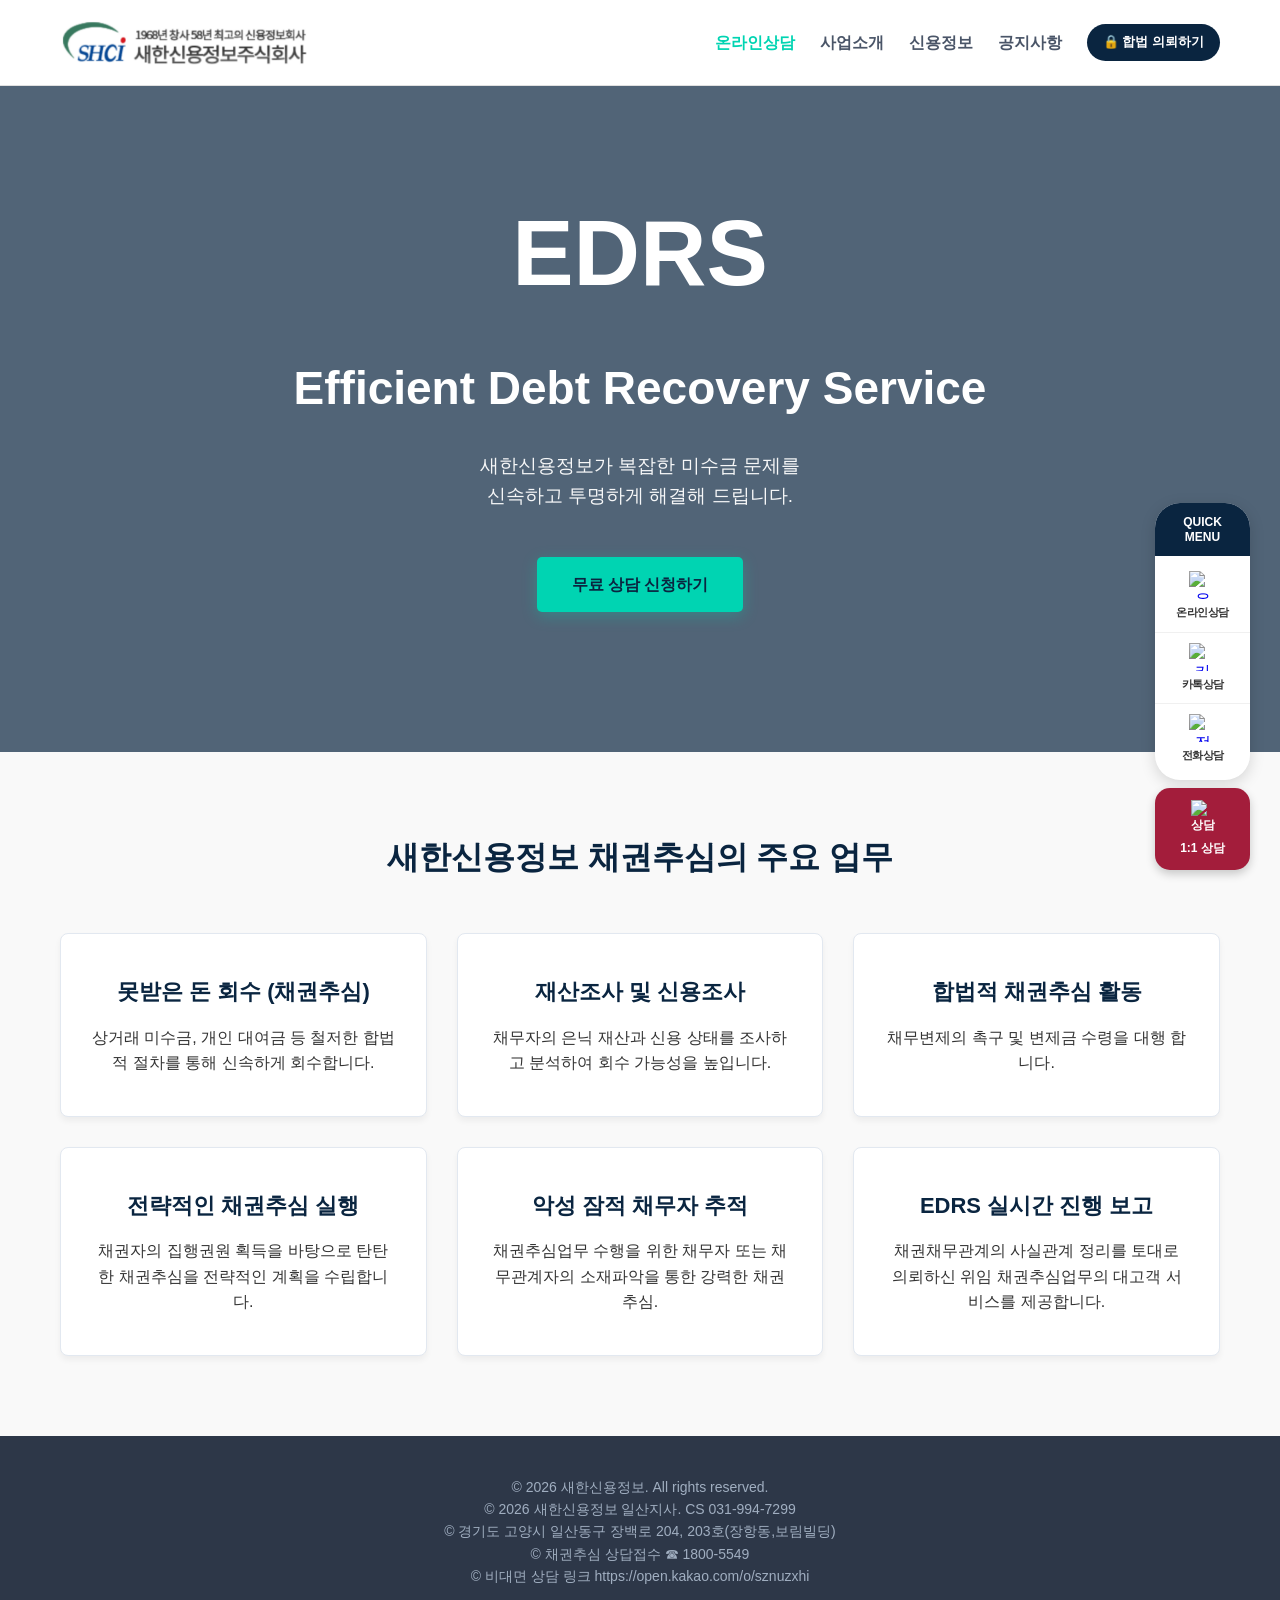
==== index.html @ efa5d92f "fix:배경 이미지 경로 수정" ====
<!DOCTYPE html>
<html lang="ko">
<head>
    <meta charset="UTF-8">
    <meta name="viewport" content="width=device-width, initial-scale=1.0">
    <title>새한신용정보 - EDRS 채권추심 솔루션</title>
    <style>
        html {
            scroll-behavior: smooth;
        }
        * {
            margin: 0;
            padding: 0;
            box-sizing: border-box;
            font-family: 'Malgun Gothic', dotum, sans-serif;
        }
        body {
            color: #333;
            line-height: 1.6;
            background-color: #f9f9f9;
        }

        /* 헤더 & 네비게이션 */
        header {
            background-color: #ffffff;
            border-bottom: 1px solid #e0e0e0;
            position: fixed;
            width: 100%;
            top: 0;
            z-index: 1000;
        }
        .nav-container {
            max-width: 1200px;
            margin: 0 auto;
            display: flex;
            justify-content: space-between;
            align-items: center;
            padding: 20px;
        }
        .logo {
            font-size: 24px;
            font-weight: bold;
            color: #0A2540;
            text-decoration: none;
        }
        .logo span {
            color: #00D4B2;
        }
        nav {
            display: flex;
            align-items: center;
            gap: 25px;
        }
        nav a {
            text-decoration: none;
            color: #4A5568;
            font-weight: 600;
        }
        nav a:hover {
            color: #0A2540;
        }

        /* 메인 히어로 섹션 */
        .hero {
            position: relative;
            /* ⚠️ 깃허브 Pages 연동용 메인 배경 이미지 경로 */
            background-image: url('images/hero_image_main.jpg'); 
            background-size: cover;
            background-position: center;
            background-repeat: no-repeat;
            color: white;
            padding: 180px 20px 140px 20px;
            text-align: center;
        }
        .hero-overlay {
            position: absolute;
            top: 0; left: 0; right: 0; bottom: 0;
            background: rgba(10, 37, 64, 0.75);
            z-index: 1;
        }
        .hero-content {
            position: relative;
            z-index: 2;
            max-width: 800px;
            margin: 0 auto;
        }
        .hero h1 {
            font-size: 46px;
            margin-bottom: 25px;
            font-weight: 800;
        }
        .hero p {
            font-size: 19px;
            margin-bottom: 45px;
            opacity: 0.95;
        }
        .btn-primary {
            background-color: #00D4B2;
            color: #0A2540;
            padding: 15px 35px;
            border-radius: 5px;
            text-decoration: none;
            font-weight: bold;
            font-size: 16px;
            transition: background 0.3s;
        }
        .btn-primary:hover {
            background-color: #00b396;
        }

        /* 서비스 소개 섹션 */
        .services {
            max-width: 1200px;
            margin: 80px auto;
            padding: 0 20px;
            text-align: center;
        }
        .services h2 {
            font-size: 32px;
            color: #0A2540;
            margin-bottom: 50px;
        }
        .grid {
            display: grid;
            grid-template-columns: repeat(auto-fit, minmax(300px, 1fr));
            gap: 30px;
        }
        .card {
            background: white;
            padding: 40px 30px;
            border-radius: 8px;
            box-shadow: 0 4px 6px rgba(0,0,0,0.05);
            border: 1px solid #e2e8f0;
        }
        .card h3 {
            font-size: 22px;
            color: #0A2540;
            margin-bottom: 15px;
        }

        /* 플로팅 퀵메뉴 스타일 */
        .quick-menu {
            position: fixed;
            right: 30px;
            bottom: 120px;
            width: 95px;
            background-color: #ffffff;
            border-radius: 25px;
            box-shadow: 0 4px 15px rgba(0, 0, 0, 0.15);
            overflow: hidden;
            z-index: 9999;
            text-align: center;
        }
        .quick-title {
            background-color: #0A2540;
            color: #ffffff;
            font-size: 12px;
            font-weight: bold;
            padding: 12px 5px;
            line-height: 1.2;
            text-transform: uppercase;
        }
        .quick-list {
            list-style: none;
            padding: 5px 0;
        }
        .quick-list li {
            padding: 10px 0;
            border-bottom: 1px solid #f0f0f0;
        }
        .quick-list li:last-child {
            border-bottom: none;
        }
        .quick-list a {
            text-decoration: none;
            display: flex;
            flex-direction: column;
            align-items: center;
            gap: 5px;
        }
        .icon-img {
            width: 28px;
            height: 28px;
            object-fit: contain;
        }
        .quick-list .text {
            color: #333333;
            font-size: 11px;
            font-weight: 600;
            letter-spacing: -0.5px;
        }
        .quick-list a:hover .text {
            color: #00D4B2;
        }

        /* 하단 1:1 상담 고정 버튼 */
        .bottom-fix-btn {
            position: fixed;
            right: 30px;
            bottom: 30px;
            width: 95px;
            background-color: #A31D3B;
            color: white;
            text-align: center;
            padding: 12px 0;
            border-radius: 15px;
            text-decoration: none;
            font-size: 12px;
            font-weight: bold;
            box-shadow: 0 4px 10px rgba(0,0,0,0.2);
            z-index: 9999;
        }
        .bottom-fix-btn img {
            width: 24px;
            display: block;
            margin: 0 auto 4px auto;
        }

        footer {
            background-color: #2D3748;
            color: #A0AEC0;
            padding: 40px 20px;
            text-align: center;
            font-size: 14px;
        }
    </style>
</head>
<body>

    <header>
        <div class="nav-container">
            <a href="#" class="logo" style="display: flex; align-items: center;">
               <img src="https://heabong.github.io/EDRS/images/logo.png" style="height: 45px; width: auto; object-fit: contain; display: block;">
            </a>
            <nav>
                <a href="#" style="color: #00D4B2; font-weight: bold;">온라인상담</a>
                <a href="#services">사업소개</a>
                <a href="#guide">신용정보</a>
                <a href="#about">공지사항</a>
                <a href="#contact" style="background-color: #0A2540; color: #ffffff; padding: 8px 16px; border-radius: 20px; font-size: 13px;">🔒 합법 의뢰하기</a>
            </nav>
        </div>
    </header>

  <section class="hero" style="
        position: relative;
        background-image: url('3.png'); /* ⚠️ 루트에 있는 3.png 파일을 불러옵니다 */
        background-size: cover;
        background-position: center;
        background-repeat: no-repeat;
        color: white;
        padding: 180px 20px 140px 20px;
        text-align: center;
    ">
        <div style="
            position: absolute;
            top: 0; left: 0; right: 0; bottom: 0;
            background: rgba(10, 37, 64, 0.7); /* 네이비 톤의 반투명 레이어 */
            z-index: 1;
        "></div>

        <div style="position: relative; z-index: 2; max-width: 800px; margin: 0 auto;">
            <h1 style="font-size: 92px; margin-bottom: 25px; font-weight: 800; word-break: keep-all;">
                EDRS
            </h1>
            <h1 style="font-size: 46px; margin-bottom: 25px; font-weight: 800; word-break: keep-all;">
                Efficient Debt Recovery Service
            </h1>
            <p style="font-size: 19px; margin-bottom: 45px; opacity: 0.95; line-height: 1.6; word-break: keep-all;">
                새한신용정보가 복잡한 미수금 문제를<br>
                신속하고 투명하게 해결해 드립니다.
            </p>
            <a href="#contact" class="btn-primary" style="
                display: inline-block; 
                background-color: #00D4B2; 
                color: #0A2540; 
                padding: 15px 35px; 
                border-radius: 5px; 
                text-decoration: none; 
                font-weight: bold;
                box-shadow: 0 4px 15px rgba(0,212,178,0.3);
            ">
                무료 상담 신청하기
            </a>
        </div>
    </section>

    <section id="services" class="services">
        <h2>새한신용정보 채권추심의 주요 업무</h2>
        <div class="grid">
            <div class="card">
                <h3>못받은 돈 회수 (채권추심)</h3>
                <p>상거래 미수금, 개인 대여금 등 철저한 합법적 절차를 통해 신속하게 회수합니다.</p>
            </div>
            <div class="card">
                <h3>재산조사 및 신용조사</h3>
                <p>채무자의 은닉 재산과 신용 상태를 조사하고 분석하여 회수 가능성을 높입니다.</p>
            </div>
            <div class="card">
                <h3>합법적 채권추심 활동</h3>
                <p>채무변제의 촉구 및 변제금 수령을 대행 합니다.</p>
            </div>
            <div class="card">
                <h3>전략적인 채권추심 실행</h3>
                <p>채권자의 집행권원 획득을 바탕으로 탄탄한 채권추심을 전략적인 계획을 수립합니다.</p>
            </div>
            <div class="card">
                <h3>악성 잠적 채무자 추적</h3>
                <p>채권추심업무 수행을 위한 채무자 또는 채무관계자의 소재파악을 통한 강력한 채권추심.</p>
            </div>
            <div class="card">
                <h3>EDRS 실시간 진행 보고</h3>
                <p>채권채무관계의 사실관계 정리를 토대로 의뢰하신 위임 채권추심업무의 대고객 서비스를 제공합니다.</p>
            </div>
        </div>
    </section>

    <div class="quick-menu">
        <div class="quick-title">Quick<br>Menu</div>
        <ul class="quick-list">
            <li>
                <a href="#contact">
                    <img src="images/icon_online_counseling.png" alt="온라인상담" class="icon-img">
                    <span class="text">온라인상담</span>
                </a>
            </li>
            <li>
                <a href="https://pf.kakao.com" target="_blank">
                    <img src="images/icon_kakso_talk.png" alt="카톡상담" class="icon-img">
                    <span class="text">카톡상담</span>
                </a>
            </li>
            <li>
                <a href="tel:02-1234-5678">
                    <img src="images/icon_phone.png" alt="전화상담" class="icon-img">
                    <span class="text">전화상담</span>
                </a>
            </li>
        </ul>
    </div>

    <a href="#contact" class="bottom-fix-btn">
        <img src="images/icon_oall.png" alt="상담">
        1:1 상담
    </a>

    <footer>
        <p>&copy; 2026 새한신용정보. All rights reserved.</p>
        <p>&copy; 2026 새한신용정보 일산지사. CS 031-994-7299</p>
        <p>&copy; 경기도 고양시 일산동구 장백로 204, 203호(장항동,보림빌딩)</p>
        <p>&copy; 채권추심 상답접수 ☎ 1800-5549</p>
        <p>&copy; 비대면 상담 링크 https://open.kakao.com/o/sznuzxhi </p>
    </footer>

</body>
</html>
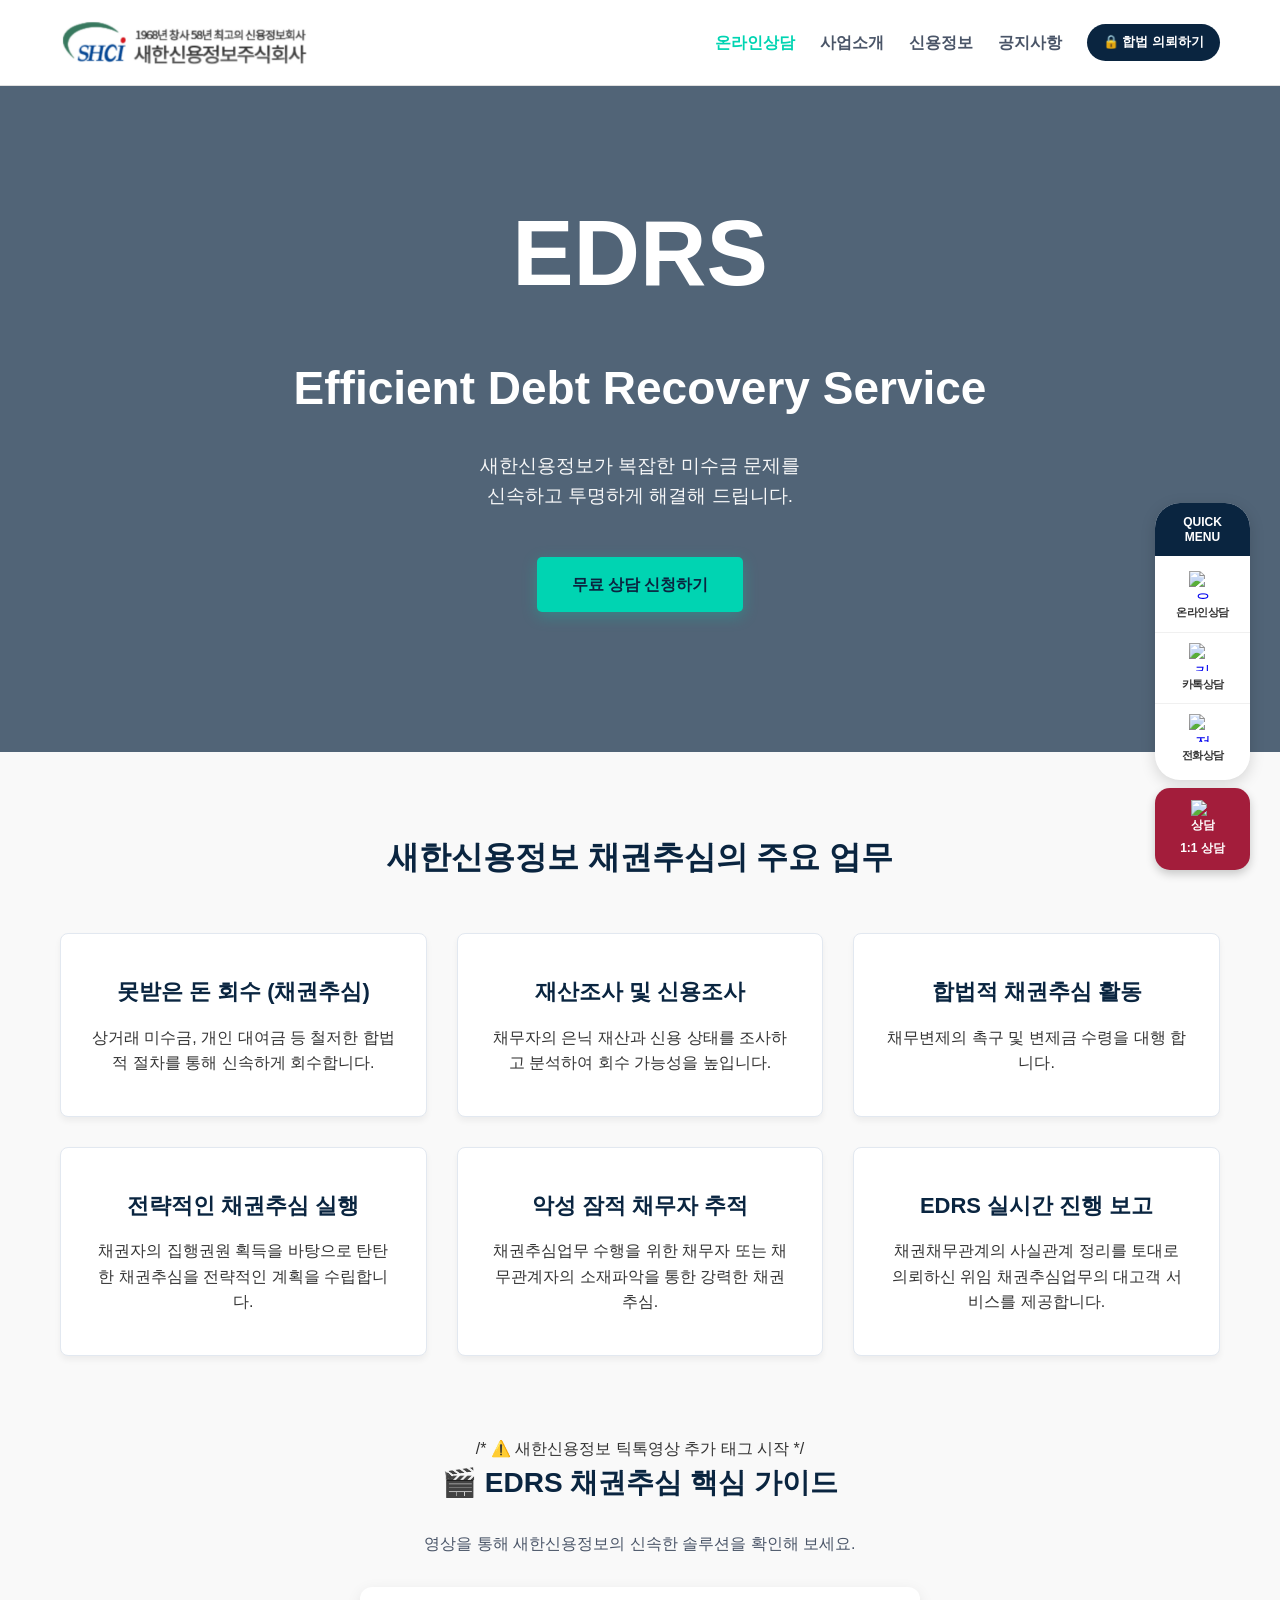
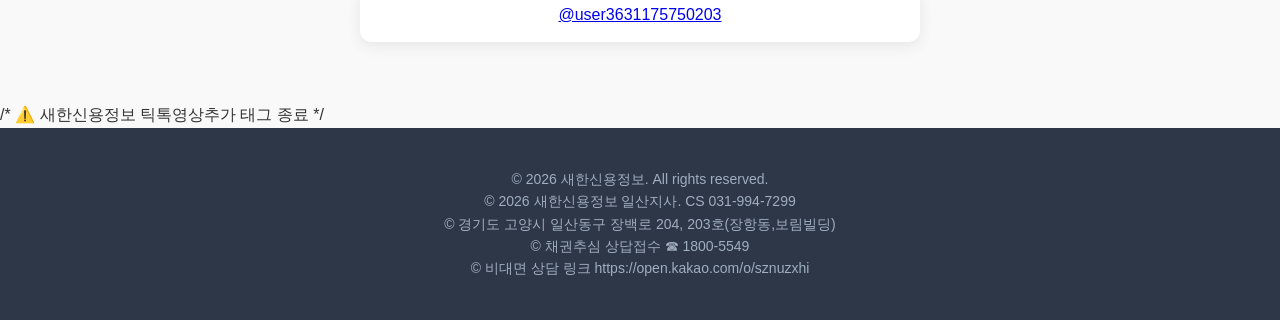
==== commit 6ac1ac57: "새한신용정보 틱톡영상 추가 태그 시작" ====
--- a/index.html
+++ b/index.html
@@ -314,7 +314,26 @@
             </div>
         </div>
     </section>
-
+    <section style="max-width: 600px; margin: 60px auto; padding: 0 20px; text-align: center;">/* ⚠️ 새한신용정보 틱톡영상 추가 태그 시작 */
+      <h2 style="font-size: 28px; color: #0A2540; margin-bottom: 25px; font-weight: bold;">
+        🎬 EDRS 채권추심 핵심 가이드
+      </h2>
+        <p style="font-size: 16px; color: #4A5568; margin-bottom: 30px;">
+        영상을 통해 새한신용정보의 신속한 솔루션을 확인해 보세요.
+        </p>
+    
+          <div style="background: #ffffff; padding: 15px; border-radius: 12px; box-shadow: 0 4px 15px rgba(0,0,0,0.08); display: inline-block; width: 100%;">
+            <blockquote class="tiktok-embed" 
+                    cite="https://www.tiktok.com/@user3631175750203/video/7619537586113105160" 
+                    data-video-id="7619537586113105160" 
+                    style="max-width: 605px; min-width: 325px; margin: 0 auto;">
+            <section>
+                <a target="_blank" title="@user3631175750203" href="https://www.tiktok.com/@user3631175750203?refer=embed">@user3631175750203</a>
+            </section>
+            </blockquote>
+              <script async src="https://www.tiktok.com/embed.js"></script>
+          </div>
+    </section> /* ⚠️ 새한신용정보 틱톡영상추가 태그 종료 */
     <div class="quick-menu">
         <div class="quick-title">Quick<br>Menu</div>
         <ul class="quick-list">
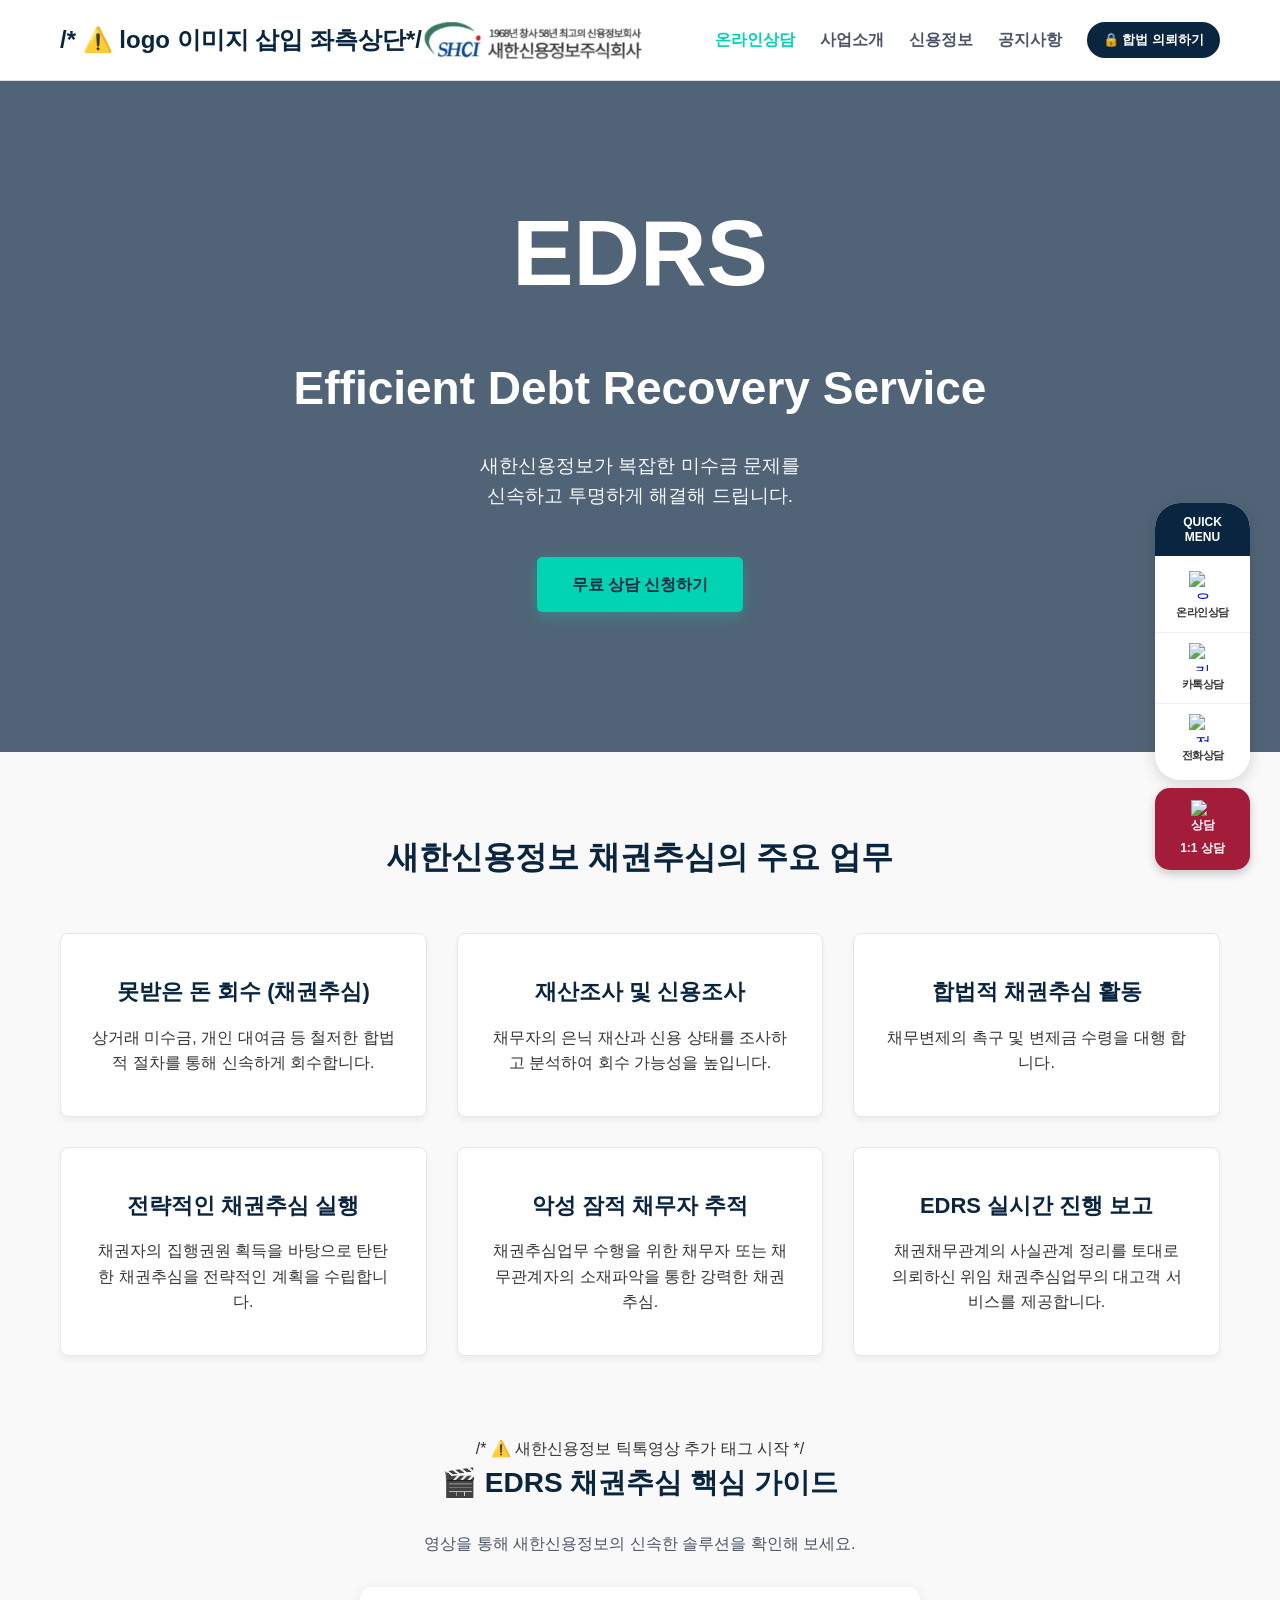
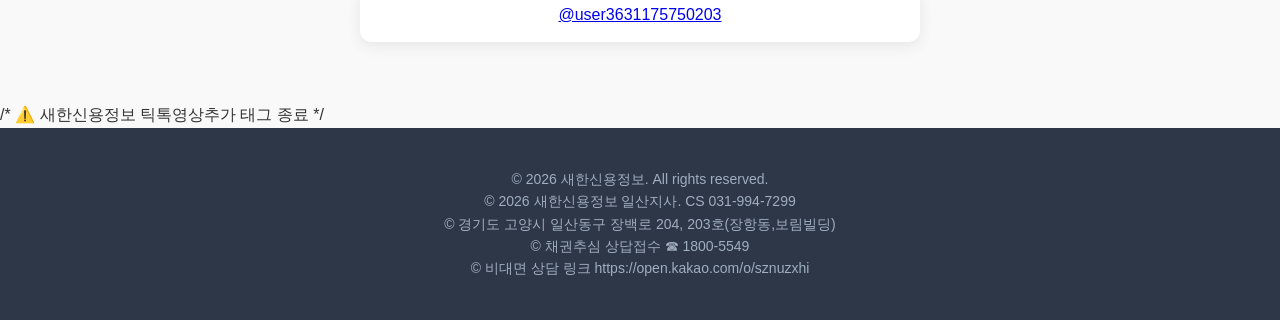
==== commit ccf31240: "logo삽입좌상" ====
--- a/index.html
+++ b/index.html
@@ -229,8 +229,8 @@
 
     <header>
         <div class="nav-container">
-            <a href="#" class="logo" style="display: flex; align-items: center;">
-               <img src="https://heabong.github.io/EDRS/images/logo.png" style="height: 45px; width: auto; object-fit: contain; display: block;">
+            <a href="#" class="logo" style="display: flex; align-items: center; text-decoration: none;"> /* ⚠️ logo 이미지 삽입 좌측상단*/
+             <img src="images/logo.png" alt="새한신용정보 로고" style="height: 40px; width: auto; object-fit: contain; display: block;">
             </a>
             <nav>
                 <a href="#" style="color: #00D4B2; font-weight: bold;">온라인상담</a>
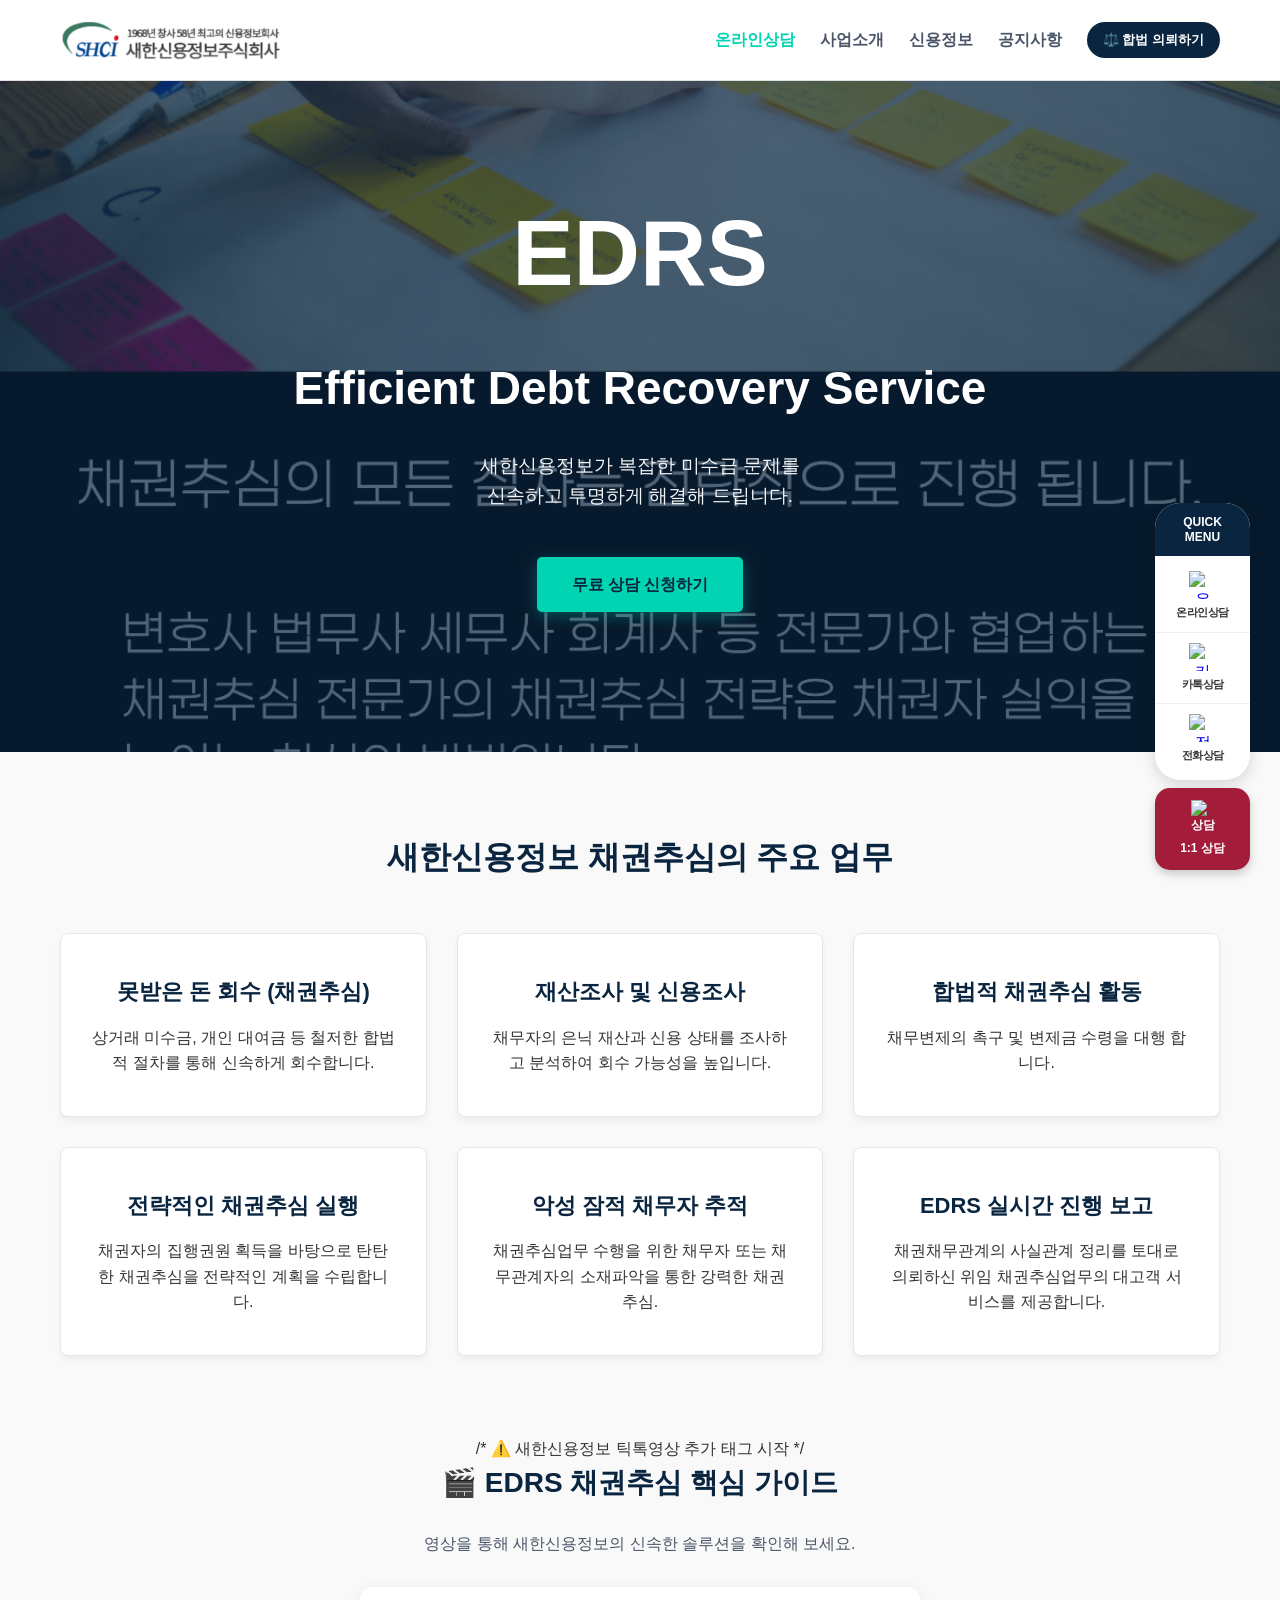
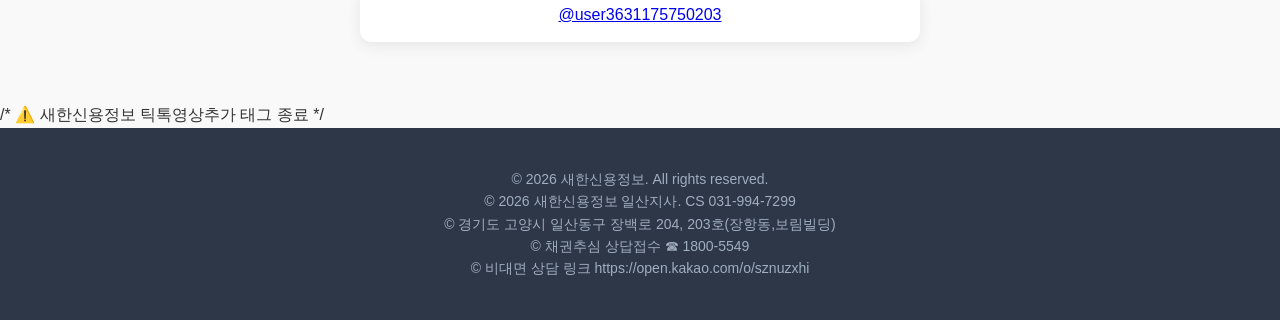
==== commit 01c0ad11: "번역수정" ====
--- a/index.html
+++ b/index.html
@@ -227,31 +227,34 @@
 </head>
 <body>
 
-    <header>
-        <div class="nav-container">
-            <a href="#" class="logo" style="display: flex; align-items: center; text-decoration: none;"> /* ⚠️ logo 이미지 삽입 좌측상단*/
-             <img src="images/logo.png" alt="새한신용정보 로고" style="height: 40px; width: auto; object-fit: contain; display: block;">
-            </a>
-            <nav>
-                <a href="#" style="color: #00D4B2; font-weight: bold;">온라인상담</a>
-                <a href="#services">사업소개</a>
-                <a href="#guide">신용정보</a>
-                <a href="#about">공지사항</a>
-                <a href="#contact" style="background-color: #0A2540; color: #ffffff; padding: 8px 16px; border-radius: 20px; font-size: 13px;">🔒 합법 의뢰하기</a>
-            </nav>
-        </div>
-    </header>
-
-  <section class="hero" style="
-        position: relative;
-        background-image: url('3.png'); /* ⚠️ 루트에 있는 3.png 파일을 불러옵니다 */
-        background-size: cover;
-        background-position: center;
-        background-repeat: no-repeat;
-        color: white;
-        padding: 180px 20px 140px 20px;
-        text-align: center;
-    ">
+   <body>
+
+<header>
+    <div class="nav-container">
+        <a href="#" class="logo" style="display: flex; align-items: center; text-decoration: none;">
+            <img src="images/logo.png" alt="새한신용정보 로고" style="height: 40px; width: auto; object-fit: contain; display: block;">
+        </a>
+        
+        <nav>
+            <a href="#" style="color: #00D4B2; font-weight: bold;">온라인상담</a>
+            <a href="#services">사업소개</a>
+            <a href="#guide">신용정보</a>
+            <a href="#about">공지사항</a>
+            <a href="#contact" style="background-color: #0A2540; color: #ffffff; padding: 8px 16px; border-radius: 20px; font-size: 13px;">⚖️ 합법 의뢰하기</a>
+        </nav>
+    </div>
+</header>
+
+<section class="hero" style="
+    position: relative;
+    background-image: url('images/3.png'); /* images/ 경로 추가 완료 */
+    background-size: cover;
+    background-position: center;
+    background-repeat: no-repeat;
+    color: white;
+    padding: 180px 20px 140px 20px;
+    text-align: center;
+">
         <div style="
             position: absolute;
             top: 0; left: 0; right: 0; bottom: 0;
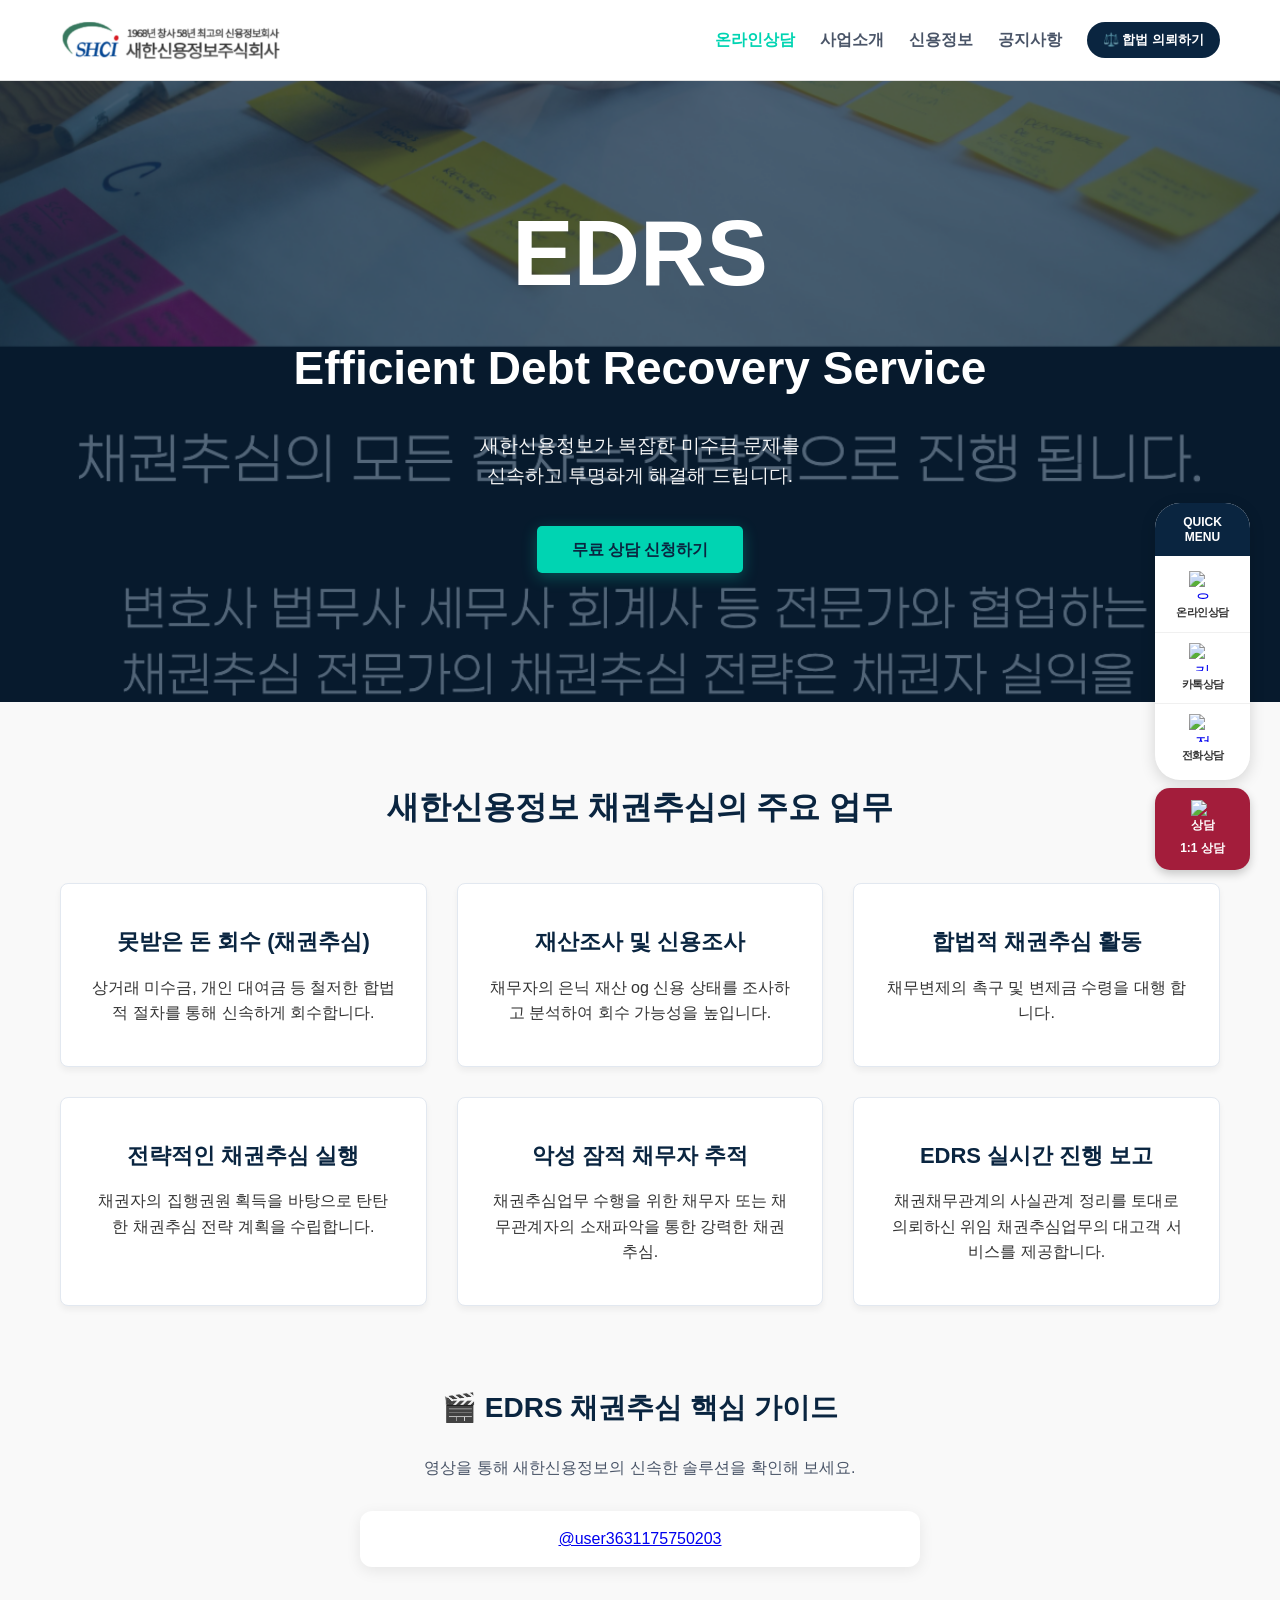
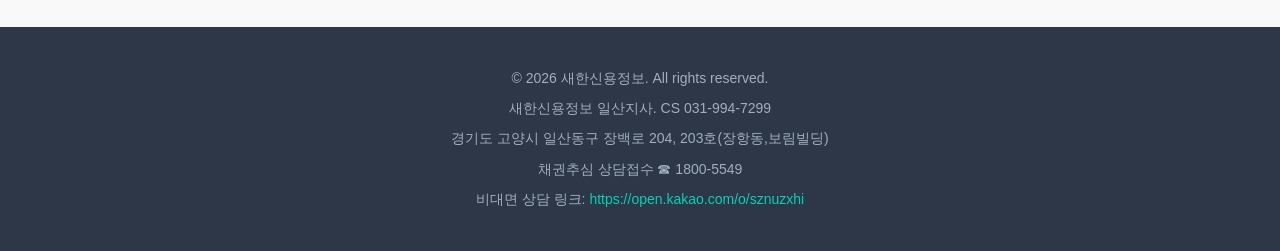
==== commit df70e044: "코드전체 청소" ====
--- a/index.html
+++ b/index.html
@@ -38,13 +38,9 @@
             padding: 20px;
         }
         .logo {
-            font-size: 24px;
-            font-weight: bold;
-            color: #0A2540;
-            text-decoration: none;
-        }
-        .logo span {
-            color: #00D4B2;
+            display: flex;
+            align-items: center;
+            text-decoration: none;
         }
         nav {
             display: flex;
@@ -63,8 +59,7 @@
         /* 메인 히어로 섹션 */
         .hero {
             position: relative;
-            /* ⚠️ 깃허브 Pages 연동용 메인 배경 이미지 경로 */
-            background-image: url('images/hero_image_main.jpg'); 
+            background-image: url('images/3.png'); 
             background-size: cover;
             background-position: center;
             background-repeat: no-repeat;
@@ -75,7 +70,7 @@
         .hero-overlay {
             position: absolute;
             top: 0; left: 0; right: 0; bottom: 0;
-            background: rgba(10, 37, 64, 0.75);
+            background: rgba(10, 37, 64, 0.7);
             z-index: 1;
         }
         .hero-content {
@@ -88,11 +83,14 @@
             font-size: 46px;
             margin-bottom: 25px;
             font-weight: 800;
+            word-break: keep-all;
         }
         .hero p {
             font-size: 19px;
             margin-bottom: 45px;
             opacity: 0.95;
+            line-height: 1.6;
+            word-break: keep-all;
         }
         .btn-primary {
             background-color: #00D4B2;
@@ -103,6 +101,7 @@
             font-weight: bold;
             font-size: 16px;
             transition: background 0.3s;
+            box-shadow: 0 4px 15px rgba(0,212,178,0.3);
         }
         .btn-primary:hover {
             background-color: #00b396;
@@ -223,68 +222,38 @@
             text-align: center;
             font-size: 14px;
         }
+        footer p {
+            margin-bottom: 8px;
+        }
+        footer p:last-child {
+            margin-bottom: 0;
+        }
     </style>
 </head>
 <body>
 
-   <body>
-
-<header>
-    <div class="nav-container">
-        <a href="#" class="logo" style="display: flex; align-items: center; text-decoration: none;">
-            <img src="images/logo.png" alt="새한신용정보 로고" style="height: 40px; width: auto; object-fit: contain; display: block;">
-        </a>
-        
-        <nav>
-            <a href="#" style="color: #00D4B2; font-weight: bold;">온라인상담</a>
-            <a href="#services">사업소개</a>
-            <a href="#guide">신용정보</a>
-            <a href="#about">공지사항</a>
-            <a href="#contact" style="background-color: #0A2540; color: #ffffff; padding: 8px 16px; border-radius: 20px; font-size: 13px;">⚖️ 합법 의뢰하기</a>
-        </nav>
-    </div>
-</header>
-
-<section class="hero" style="
-    position: relative;
-    background-image: url('images/3.png'); /* images/ 경로 추가 완료 */
-    background-size: cover;
-    background-position: center;
-    background-repeat: no-repeat;
-    color: white;
-    padding: 180px 20px 140px 20px;
-    text-align: center;
-">
-        <div style="
-            position: absolute;
-            top: 0; left: 0; right: 0; bottom: 0;
-            background: rgba(10, 37, 64, 0.7); /* 네이비 톤의 반투명 레이어 */
-            z-index: 1;
-        "></div>
-
-        <div style="position: relative; z-index: 2; max-width: 800px; margin: 0 auto;">
-            <h1 style="font-size: 92px; margin-bottom: 25px; font-weight: 800; word-break: keep-all;">
-                EDRS
-            </h1>
-            <h1 style="font-size: 46px; margin-bottom: 25px; font-weight: 800; word-break: keep-all;">
-                Efficient Debt Recovery Service
-            </h1>
-            <p style="font-size: 19px; margin-bottom: 45px; opacity: 0.95; line-height: 1.6; word-break: keep-all;">
-                새한신용정보가 복잡한 미수금 문제를<br>
-                신속하고 투명하게 해결해 드립니다.
-            </p>
-            <a href="#contact" class="btn-primary" style="
-                display: inline-block; 
-                background-color: #00D4B2; 
-                color: #0A2540; 
-                padding: 15px 35px; 
-                border-radius: 5px; 
-                text-decoration: none; 
-                font-weight: bold;
-                box-shadow: 0 4px 15px rgba(0,212,178,0.3);
-            ">
-                무료 상담 신청하기
+    <header>
+        <div class="nav-container">
+            <a href="#" class="logo">
+                <img src="images/logo.png" alt="새한신용정보 로고" style="height: 40px; width: auto; object-fit: contain; display: block;">
             </a>
+            <nav>
+                <a href="#" style="color: #00D4B2; font-weight: bold;">온라인상담</a>
+                <a href="#services">사업소개</a>
+                <a href="#guide">신용정보</a>
+                <a href="#about">공지사항</a>
+                <a href="#contact" style="background-color: #0A2540; color: #ffffff; padding: 8px 16px; border-radius: 20px; font-size: 13px;">⚖️ 합법 의뢰하기</a>
+            </nav>
+        </div>
+    </header>
+
+    <section class="hero">
+        <div class="hero-overlay"></div>
+        <div class="hero-content">
+            <h1 style="font-size: 92px; margin-bottom: 5px;">EDRS</h1>
+            <h1>Efficient Debt Recovery Service</h1>
+            <p>새한신용정보가 복잡한 미수금 문제를<br>신속하고 투명하게 해결해 드립니다.</p>
+            <a href="#contact" class="btn-primary">무료 상담 신청하기</a>
         </div>
     </section>
 
@@ -297,7 +266,7 @@
             </div>
             <div class="card">
                 <h3>재산조사 및 신용조사</h3>
-                <p>채무자의 은닉 재산과 신용 상태를 조사하고 분석하여 회수 가능성을 높입니다.</p>
+                <p>채무자의 은닉 재산 og 신용 상태를 조사하고 분석하여 회수 가능성을 높입니다.</p>
             </div>
             <div class="card">
                 <h3>합법적 채권추심 활동</h3>
@@ -305,7 +274,7 @@
             </div>
             <div class="card">
                 <h3>전략적인 채권추심 실행</h3>
-                <p>채권자의 집행권원 획득을 바탕으로 탄탄한 채권추심을 전략적인 계획을 수립합니다.</p>
+                <p>채권자의 집행권원 획득을 바탕으로 탄탄한 채권추심 전략 계획을 수립합니다.</p>
             </div>
             <div class="card">
                 <h3>악성 잠적 채무자 추적</h3>
@@ -317,26 +286,27 @@
             </div>
         </div>
     </section>
-    <section style="max-width: 600px; margin: 60px auto; padding: 0 20px; text-align: center;">/* ⚠️ 새한신용정보 틱톡영상 추가 태그 시작 */
-      <h2 style="font-size: 28px; color: #0A2540; margin-bottom: 25px; font-weight: bold;">
-        🎬 EDRS 채권추심 핵심 가이드
-      </h2>
+
+    <section style="max-width: 600px; margin: 60px auto; padding: 0 20px; text-align: center;">
+        <h2 style="font-size: 28px; color: #0A2540; margin-bottom: 25px; font-weight: bold;">
+            🎬 EDRS 채권추심 핵심 가이드
+        </h2>
         <p style="font-size: 16px; color: #4A5568; margin-bottom: 30px;">
-        영상을 통해 새한신용정보의 신속한 솔루션을 확인해 보세요.
+            영상을 통해 새한신용정보의 신속한 솔루션을 확인해 보세요.
         </p>
-    
-          <div style="background: #ffffff; padding: 15px; border-radius: 12px; box-shadow: 0 4px 15px rgba(0,0,0,0.08); display: inline-block; width: 100%;">
+        <div style="background: #ffffff; padding: 15px; border-radius: 12px; box-shadow: 0 4px 15px rgba(0,0,0,0.08); display: inline-block; width: 100%;">
             <blockquote class="tiktok-embed" 
-                    cite="https://www.tiktok.com/@user3631175750203/video/7619537586113105160" 
-                    data-video-id="7619537586113105160" 
-                    style="max-width: 605px; min-width: 325px; margin: 0 auto;">
-            <section>
-                <a target="_blank" title="@user3631175750203" href="https://www.tiktok.com/@user3631175750203?refer=embed">@user3631175750203</a>
-            </section>
+                        cite="https://www.tiktok.com/@user3631175750203/video/7619537586113105160" 
+                        data-video-id="7619537586113105160" 
+                        style="max-width: 605px; min-width: 325px; margin: 0 auto;">
+                <section>
+                    <a target="_blank" title="@user3631175750203" href="https://www.tiktok.com/@user3631175750203?refer=embed">@user3631175750203</a>
+                </section>
             </blockquote>
-              <script async src="https://www.tiktok.com/embed.js"></script>
-          </div>
-    </section> /* ⚠️ 새한신용정보 틱톡영상추가 태그 종료 */
+            <script async src="https://www.tiktok.com/embed.js"></script>
+        </div>
+    </section>
+
     <div class="quick-menu">
         <div class="quick-title">Quick<br>Menu</div>
         <ul class="quick-list">
@@ -368,10 +338,10 @@
 
     <footer>
         <p>&copy; 2026 새한신용정보. All rights reserved.</p>
-        <p>&copy; 2026 새한신용정보 일산지사. CS 031-994-7299</p>
-        <p>&copy; 경기도 고양시 일산동구 장백로 204, 203호(장항동,보림빌딩)</p>
-        <p>&copy; 채권추심 상답접수 ☎ 1800-5549</p>
-        <p>&copy; 비대면 상담 링크 https://open.kakao.com/o/sznuzxhi </p>
+        <p>새한신용정보 일산지사. CS 031-994-7299</p>
+        <p>경기도 고양시 일산동구 장백로 204, 203호(장항동,보림빌딩)</p>
+        <p>채권추심 상담접수 ☎ 1800-5549</p>
+        <p>비대면 상담 링크: <a href="https://open.kakao.com/o/sznuzxhi" target="_blank" style="color: #00D4B2; text-decoration: none;">https://open.kakao.com/o/sznuzxhi</a></p>
     </footer>
 
 </body>
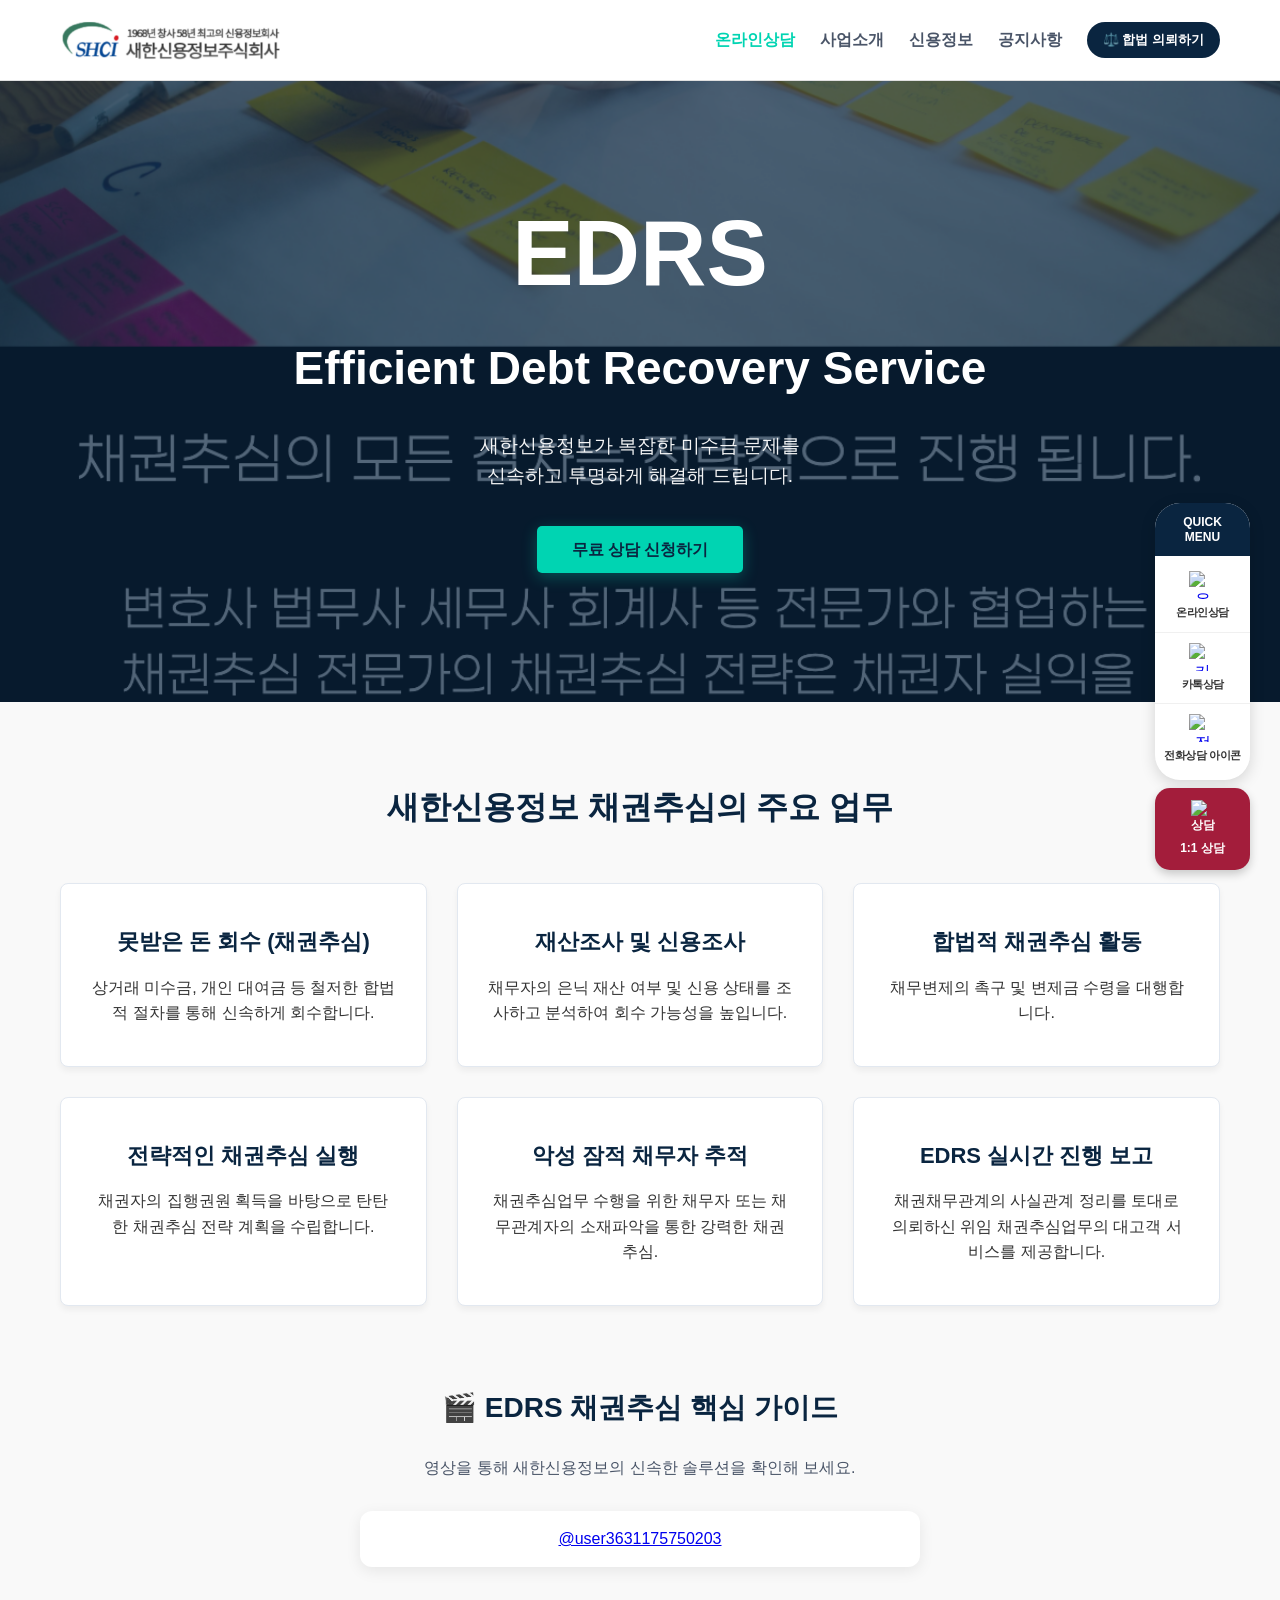
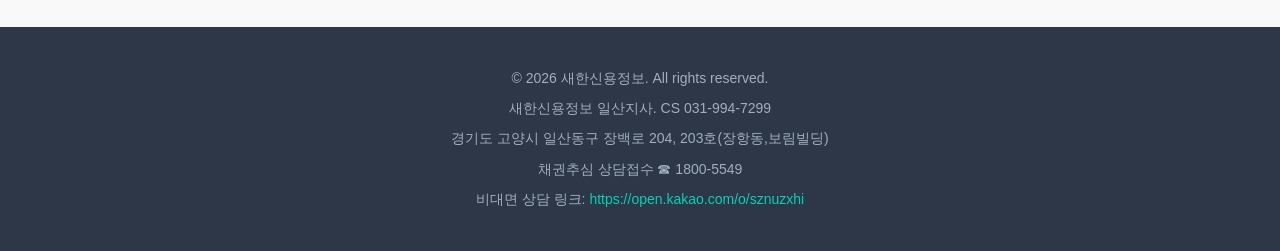
==== commit c0266418: "local index html 로 붙여넣기함 local index html 로 붙여넣기함" ====
--- a/index.html
+++ b/index.html
@@ -3,7 +3,7 @@
 <head>
     <meta charset="UTF-8">
     <meta name="viewport" content="width=device-width, initial-scale=1.0">
-    <title>새한신용정보 - EDRS 채권추심 솔루션</title>
+    <title>새한신용정보 채권추심 솔루션</title>
     <style>
         html {
             scroll-behavior: smooth;
@@ -266,11 +266,11 @@
             </div>
             <div class="card">
                 <h3>재산조사 및 신용조사</h3>
-                <p>채무자의 은닉 재산 og 신용 상태를 조사하고 분석하여 회수 가능성을 높입니다.</p>
+                <p>채무자의 은닉 재산 여부 및 신용 상태를 조사하고 분석하여 회수 가능성을 높입니다.</p>
             </div>
             <div class="card">
                 <h3>합법적 채권추심 활동</h3>
-                <p>채무변제의 촉구 및 변제금 수령을 대행 합니다.</p>
+                <p>채무변제의 촉구 및 변제금 수령을 대행합니다.</p>
             </div>
             <div class="card">
                 <h3>전략적인 채권추심 실행</h3>
@@ -325,7 +325,7 @@
             <li>
                 <a href="tel:02-1234-5678">
                     <img src="images/icon_phone.png" alt="전화상담" class="icon-img">
-                    <span class="text">전화상담</span>
+                    <span class="text">전화상담 아이콘</span>
                 </a>
             </li>
         </ul>
@@ -345,4 +345,4 @@
     </footer>
 
 </body>
-</html>+</html>
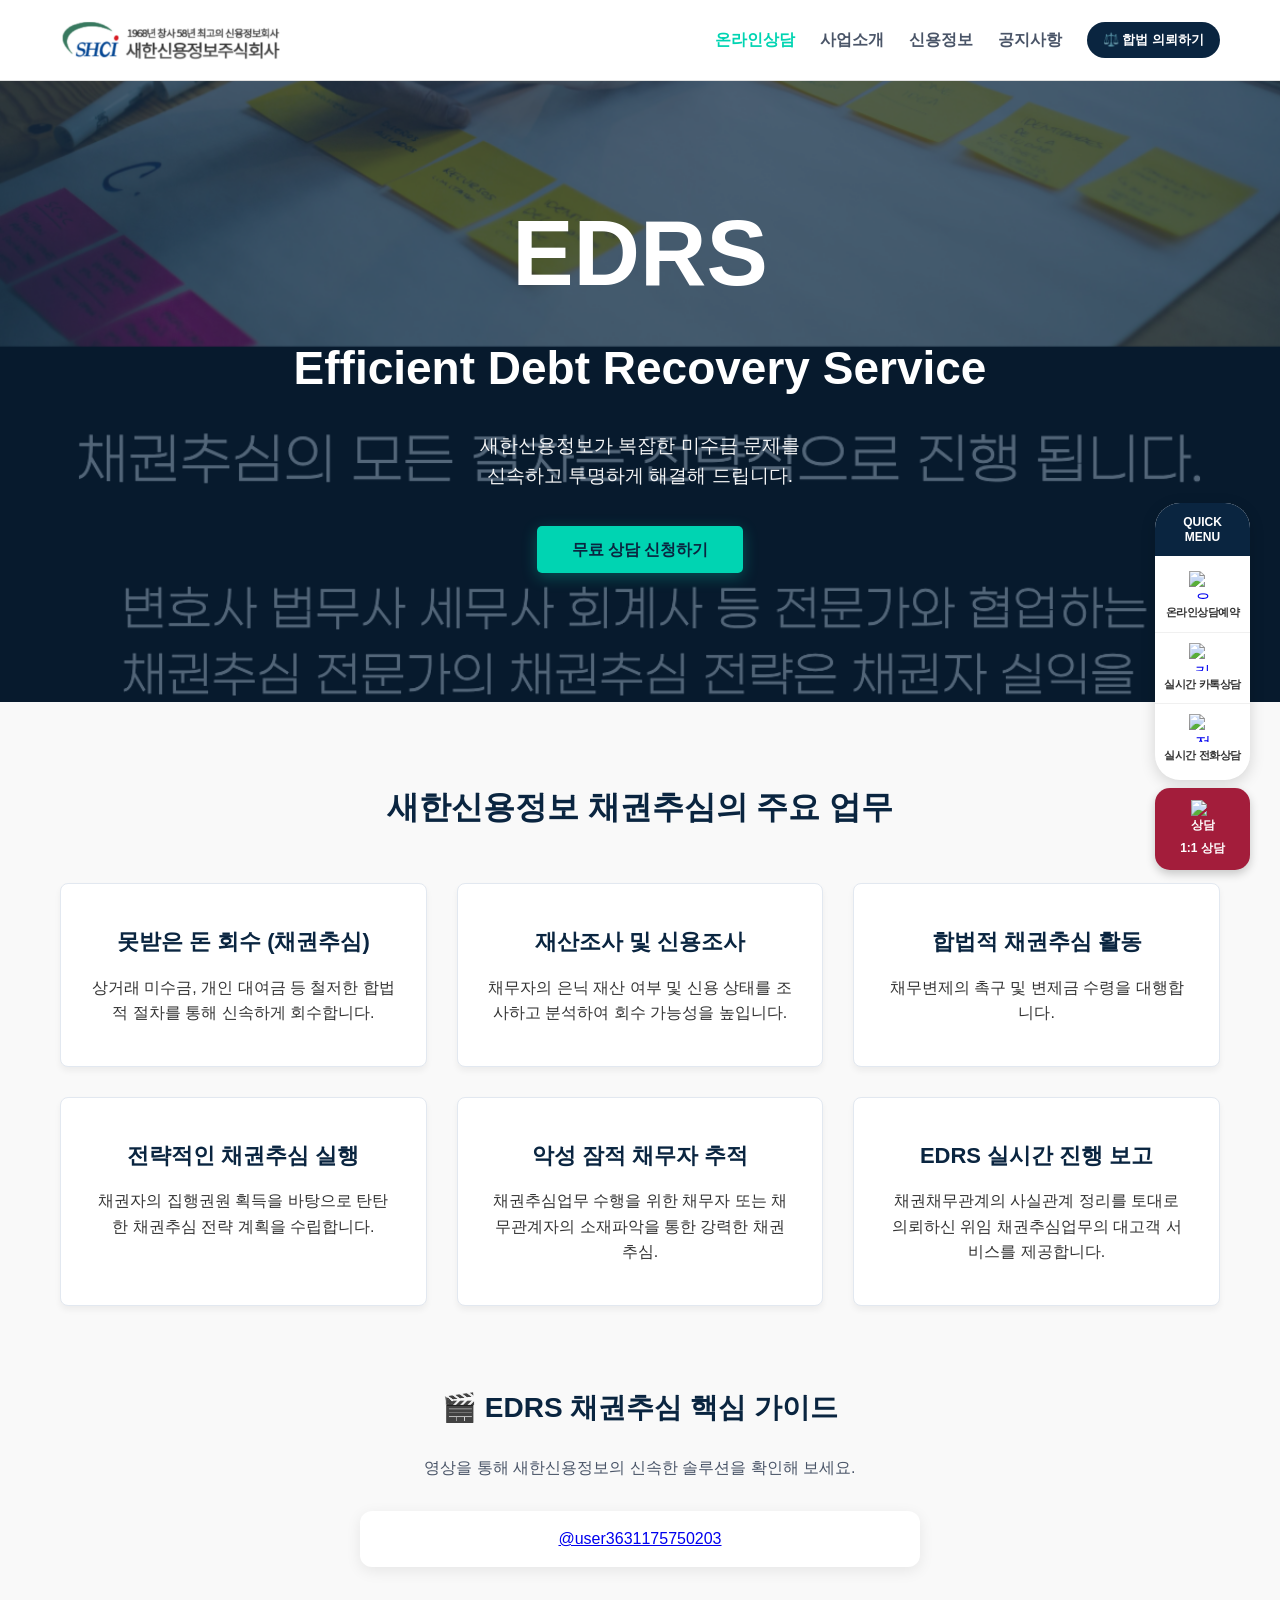
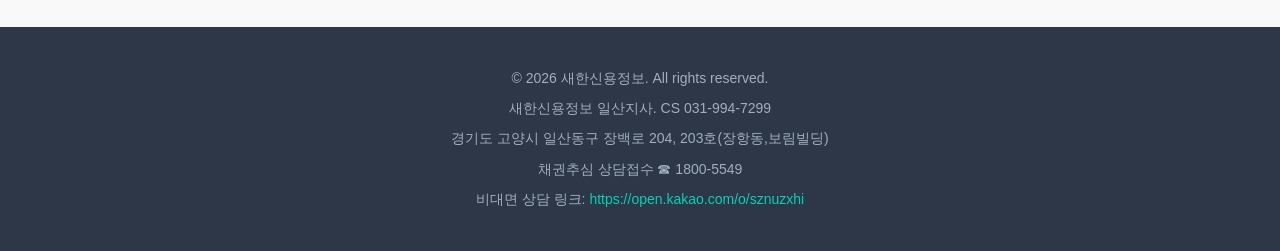
==== commit 7008c92e: "동기화 확인" ====
--- a/index.html
+++ b/index.html
@@ -307,35 +307,41 @@
         </div>
     </section>
 
-    <div class="quick-menu">
-        <div class="quick-title">Quick<br>Menu</div>
-        <ul class="quick-list">
-            <li>
-                <a href="#contact">
-                    <img src="images/icon_online_counseling.png" alt="온라인상담" class="icon-img">
-                    <span class="text">온라인상담</span>
-                </a>
-            </li>
-            <li>
-                <a href="https://pf.kakao.com" target="_blank">
-                    <img src="images/icon_kakso_talk.png" alt="카톡상담" class="icon-img">
-                    <span class="text">카톡상담</span>
-                </a>
-            </li>
-            <li>
-                <a href="tel:02-1234-5678">
-                    <img src="images/icon_phone.png" alt="전화상담" class="icon-img">
-                    <span class="text">전화상담 아이콘</span>
-                </a>
-            </li>
-        </ul>
-    </div>
-
-    <a href="#contact" class="bottom-fix-btn">
-        <img src="images/icon_oall.png" alt="상담">
-        1:1 상담
-    </a>
-
+ <!-- 퀵메뉴 영역 -->
+<div class="quick-menu">
+    <div class="quick-title">Quick<br>Menu</div>
+    <ul class="quick-list">
+        <!-- 온라인 상담: 예약 접수 페이지로 이동 -->
+        <li>
+            <a href="/consultation/reservation">
+                <img src="images/icon_online_counseling.png" alt="온라인상담" class="icon-img">
+                <span class="text">온라인상담예약</span>
+            </a>
+        </li>
+
+        <!-- 카톡 상담: 카카오톡 오픈채팅 링크 -->
+        <li>
+            <a href="https://open.kakao.com/o/sznuzxhi" target="_blank">
+                <img src="images/icon_kakso_talk.png" alt="카톡상담" class="icon-img">
+                <span class="text">실시간 카톡상담</span>
+            </a>
+        </li>
+
+        <!-- 전화 상담: 모바일에서 바로 전화 연결 -->
+        <li>
+            <a href="tel:1800-5549">
+                <img src="images/icon_phone.png" alt="전화상담" class="icon-img">
+                <span class="text">실시간 전화상담</span>
+            </a>
+        </li>
+    </ul>
+</div>
+
+<!-- 하단 고정 버튼: 1:1 상담 -->
+<a href="/consultation/reservation" class="bottom-fix-btn">
+    <img src="images/icon_oall.png" alt="상담">
+    1:1 상담
+</a>
     <footer>
         <p>&copy; 2026 새한신용정보. All rights reserved.</p>
         <p>새한신용정보 일산지사. CS 031-994-7299</p>
